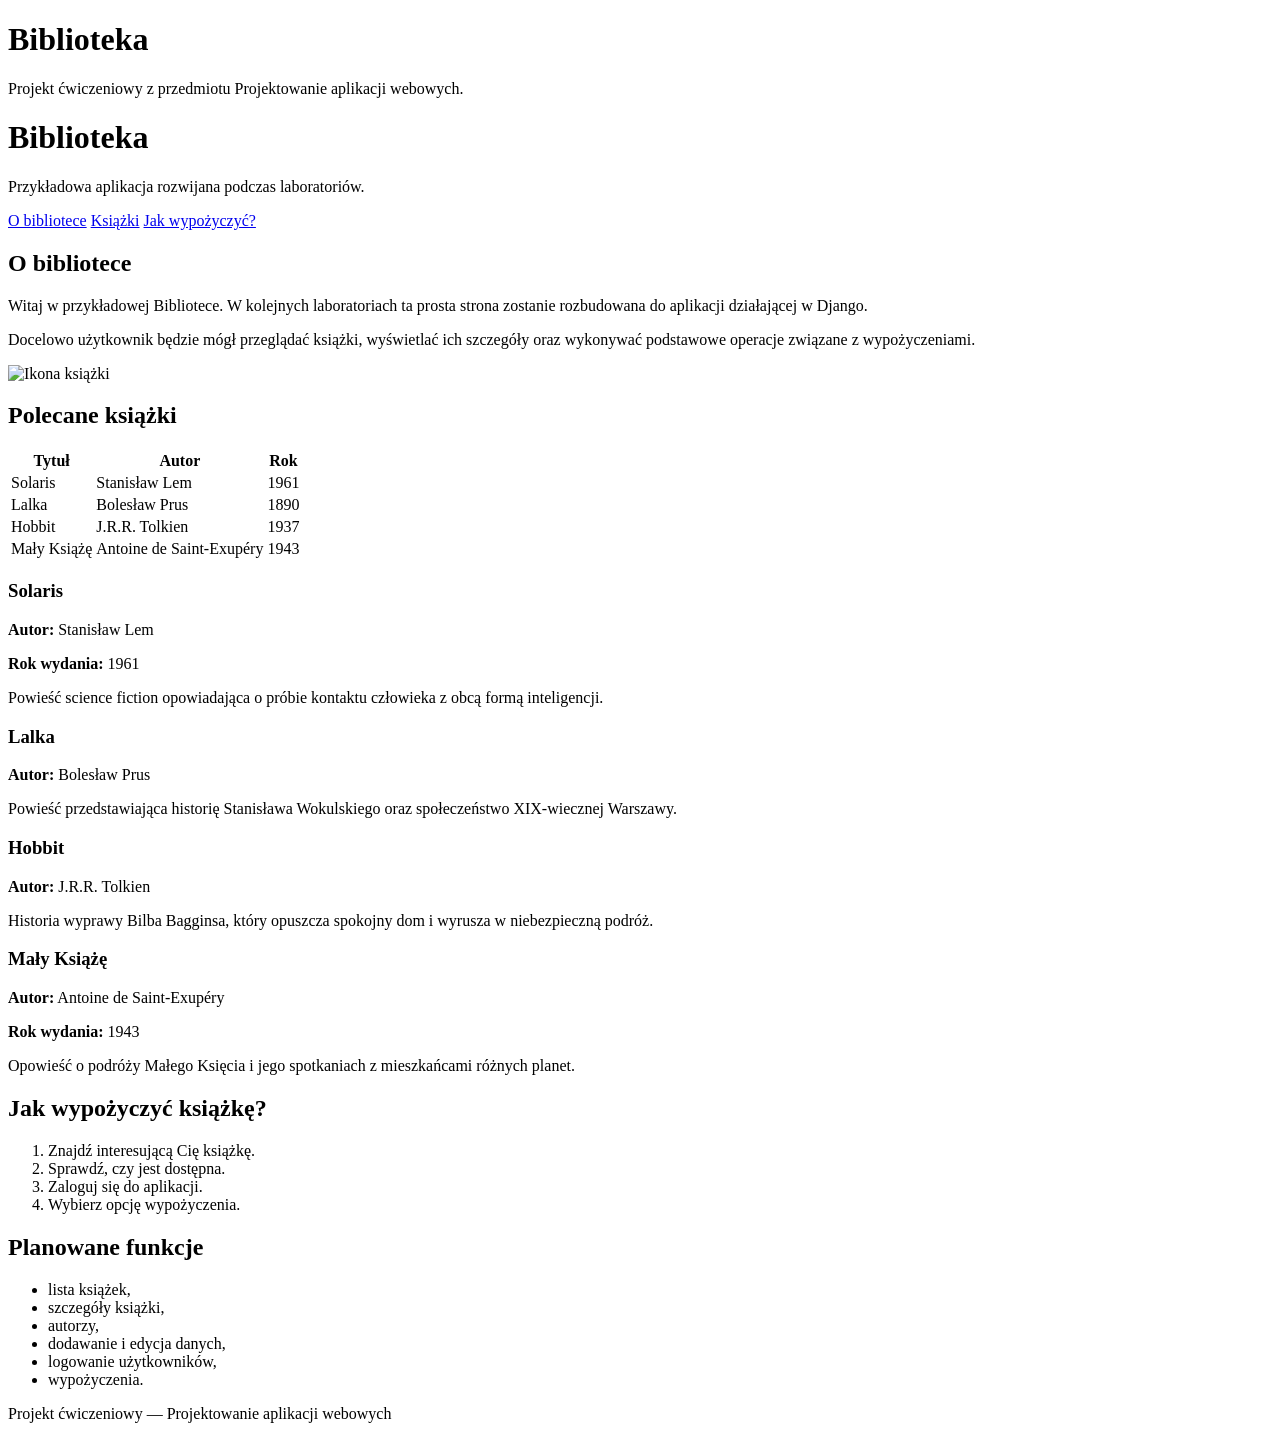
==== frontend/index.html @ 69d74787 "Dodano index.html" ====
<!DOCTYPE html>
<html lang="pl">
<head>
    <meta charset="UTF-8">
    <meta name="viewport" content="width=device-width, initial-scale=1.0">
    <title>Biblioteka</title>
</head>
<body>

    <h1>Biblioteka</h1>

    <p>
        Projekt ćwiczeniowy z przedmiotu Projektowanie aplikacji webowych.
    </p>

</body>
</html>
<!DOCTYPE html>
<html lang="pl">
<head>
    <meta charset="UTF-8">
    <meta name="viewport" content="width=device-width, initial-scale=1.0">
    <title>Biblioteka</title>
</head>
<body>

    <header>
        <h1>Biblioteka</h1>

        <p>
            Przykładowa aplikacja rozwijana podczas laboratoriów.
        </p>

        <nav>
            <a href="#about">O bibliotece</a>
            <a href="#books">Książki</a>
            <a href="#rules">Jak wypożyczyć?</a>
        </nav>
    </header>

    <main>

        <section id="about">
            <h2>O bibliotece</h2>

            <p>
                Witaj w przykładowej Bibliotece.
                W kolejnych laboratoriach ta prosta strona zostanie
                rozbudowana do aplikacji działającej w Django.
            </p>

            <p>
                Docelowo użytkownik będzie mógł przeglądać książki,
                wyświetlać ich szczegóły oraz wykonywać podstawowe
                operacje związane z wypożyczeniami.
            </p>

                            <img
                                src="https://marketplace.canva.com/FunsU/MAG8IWFunsU/1/tl/canva-ilustracja-z-otwart%C4%85-ksi%C4%85%C5%BCk%C4%85-w-formie-rysunku-liniowego-MAG8IWFunsU.png"
                                alt="Ikona książki"
                                width="120"
                
            >
        </section>

        <section id="books">
            <h2>Polecane książki</h2>

            <table>
                <thead>
                    <tr>
                        <th>Tytuł</th>
                        <th>Autor</th>
                        <th>Rok</th>
                    </tr>
                </thead>
                <tbody>
                    <tr>
                        <td>Solaris</td>
                        <td>Stanisław Lem</td>
                        <td>1961</td>
                    </tr>
                    <tr>
                        <td>Lalka</td>
                        <td>Bolesław Prus</td>
                        <td>1890</td>
                    </tr>
                    <tr>
                        <td>Hobbit</td>
                        <td>J.R.R. Tolkien</td>
                        <td>1937</td>
                    </tr>
                </tbody>
                <tr>
                        <td>Mały Książę</td>
                        <td>Antoine de Saint-Exupéry</td>
                        <td>1943</td>
                </tr>
            </table>

            <article>
                <h3>Solaris</h3>

                <div class="book-info">
                    <p>
                        <strong>Autor:</strong> Stanisław Lem
                    </p>

                    <p>
                        <strong>Rok wydania:</strong> 1961
                    </p>
                </div>

                <p>
                    Powieść science fiction opowiadająca o próbie
                    kontaktu człowieka z obcą formą inteligencji.
                </p>
            </article>

            <article>
                <h3>Lalka</h3>

                <p>
                    <strong>Autor:</strong> Bolesław Prus
                </p>

                <p>
                    Powieść przedstawiająca historię Stanisława
                    Wokulskiego oraz społeczeństwo XIX-wiecznej Warszawy.
                </p>
            </article>

            <article>
                <h3>Hobbit</h3>

                <p>
                    <strong>Autor:</strong> J.R.R. Tolkien
                </p>

                <p>
                    Historia wyprawy Bilba Bagginsa, który opuszcza
                    spokojny dom i wyrusza w niebezpieczną podróż.
                </p>
            </article>
            <article>
    <h3>Mały Książę</h3>

    <div class="book-info">
        <p>
            <strong>Autor:</strong> Antoine de Saint-Exupéry
        </p>

        <p>
            <strong>Rok wydania:</strong> 1943
        </p>
    </div>

    <p>
        Opowieść o podróży Małego Księcia i jego spotkaniach
        z mieszkańcami różnych planet.
    </p>
</article>
        </section>

        <section id="rules">
            <h2>Jak wypożyczyć książkę?</h2>

            <ol>
                <li>Znajdź interesującą Cię książkę.</li>
                <li>Sprawdź, czy jest dostępna.</li>
                <li>Zaloguj się do aplikacji.</li>
                <li>Wybierz opcję wypożyczenia.</li>
            </ol>
        </section>

        <section>
            <h2>Planowane funkcje</h2>

            <ul>
                <li>lista książek,</li>
                <li>szczegóły książki,</li>
                <li>autorzy,</li>
                <li>dodawanie i edycja danych,</li>
                <li>logowanie użytkowników,</li>
                <li>wypożyczenia.</li>
            </ul>
        </section>

    </main>

    <footer>
        <p>
            Projekt ćwiczeniowy — Projektowanie aplikacji webowych
        </p>
    </footer>

</body>
</html>
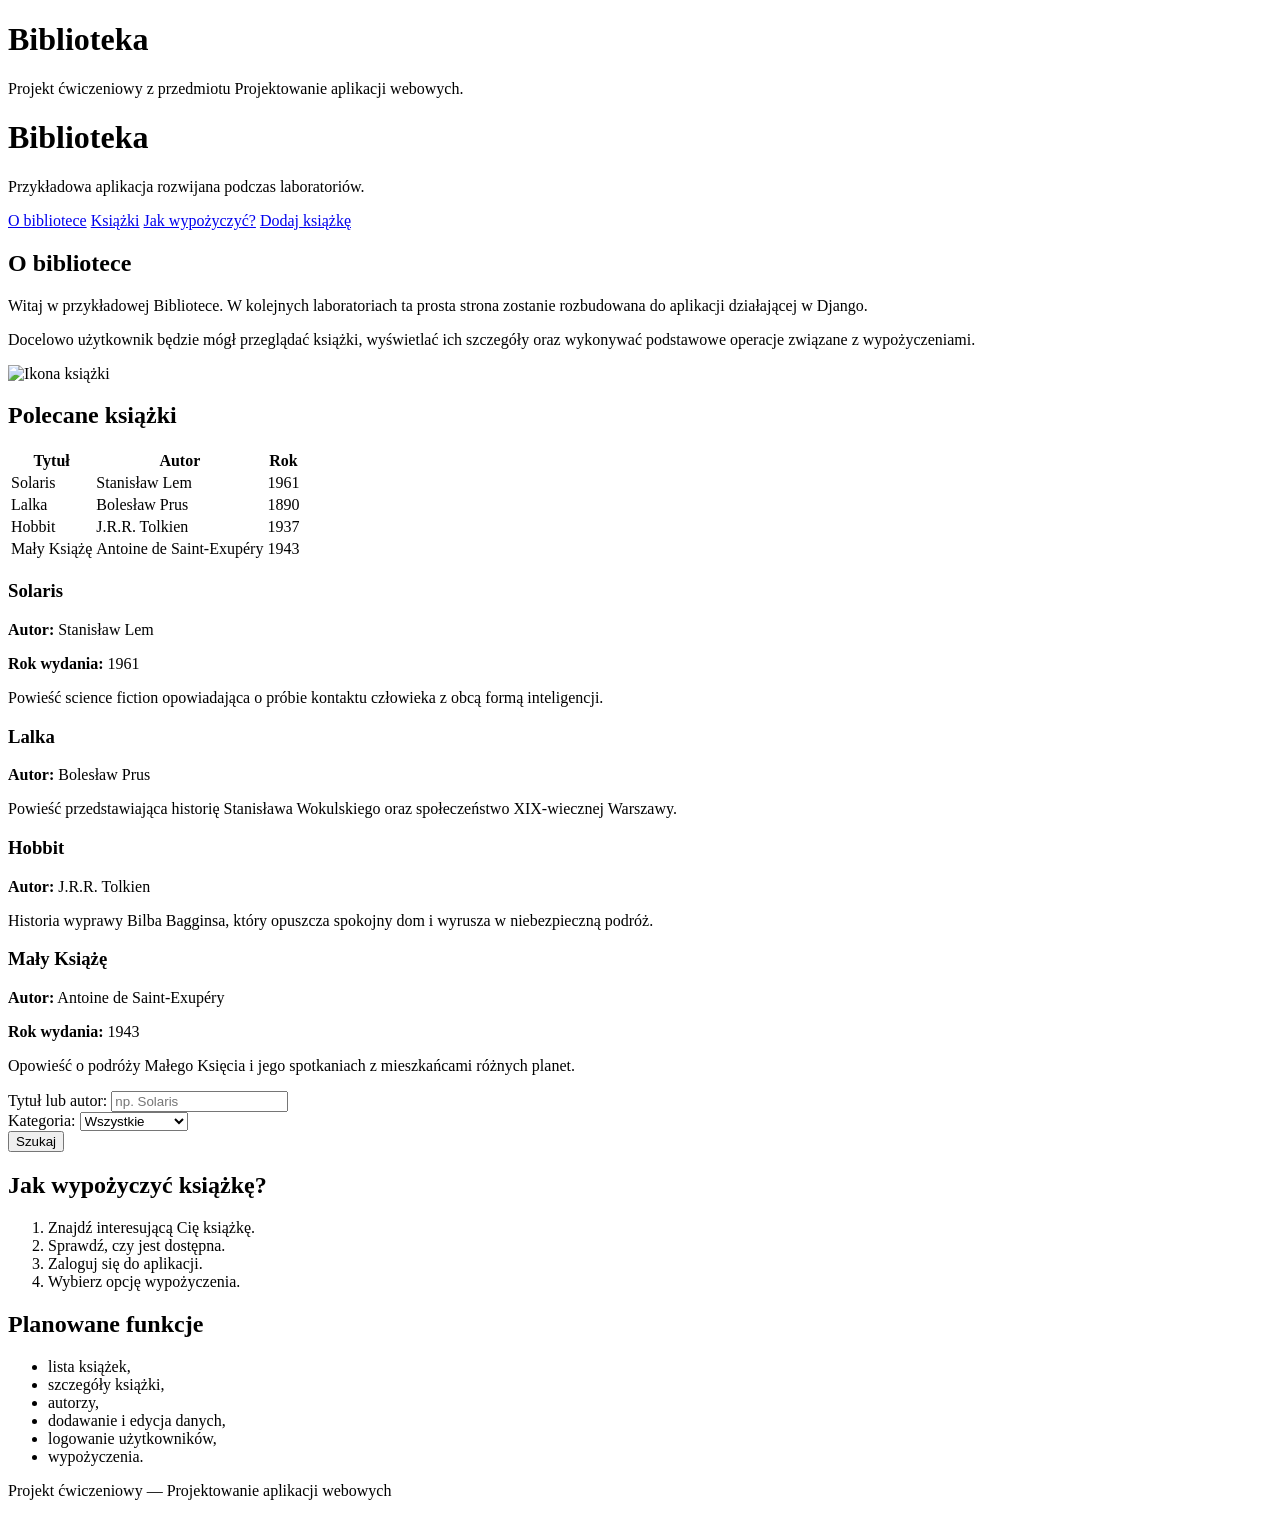
==== commit af8cf28b: "dodanie wyszukiwarki ksiazek" ====
--- a/frontend/index.html
+++ b/frontend/index.html
@@ -35,6 +35,9 @@
             <a href="#about">O bibliotece</a>
             <a href="#books">Książki</a>
             <a href="#rules">Jak wypożyczyć?</a>
+            <a href="add_book.html">
+                 Dodaj książkę
+            </a>
         </nav>
     </header>
 
@@ -160,7 +163,55 @@
         z mieszkańcami różnych planet.
     </p>
 </article>
-        </section>
+
+                             <form method="get">
+
+                                                            <div>
+                                                                <label for="query">
+                                                                    Tytuł lub autor:
+                                                                </label>
+
+                                                                <input
+                                                                    type="text"
+                                                                    id="query"
+                                                                    name="query"
+                                                                    placeholder="np. Solaris"
+                                                                >
+                                                            </div>
+
+                                                            <div>
+                                                                <label for="search-category">
+                                                                    Kategoria:
+                                                                </label>
+
+                                                                <select
+                                                                    id="search-category"
+                                                                    name="category"
+                                                                >
+                                                                    <option value="">
+                                                                        Wszystkie
+                                                                    </option>
+
+                                                                    <option value="fantasy">
+                                                                        Fantasy
+                                                                    </option>
+
+                                                                    <option value="science-fiction">
+                                                                        Science fiction
+                                                                    </option>
+
+                                                                    <option value="crime">
+                                                                        Kryminał
+                                                                    </option>
+                                                                </select>
+                                                            </div>
+
+                                                            <button type="submit">
+                                                                Szukaj
+                                                            </button>
+
+                                                        </form>
+                                                                </section>
 
         <section id="rules">
             <h2>Jak wypożyczyć książkę?</h2>
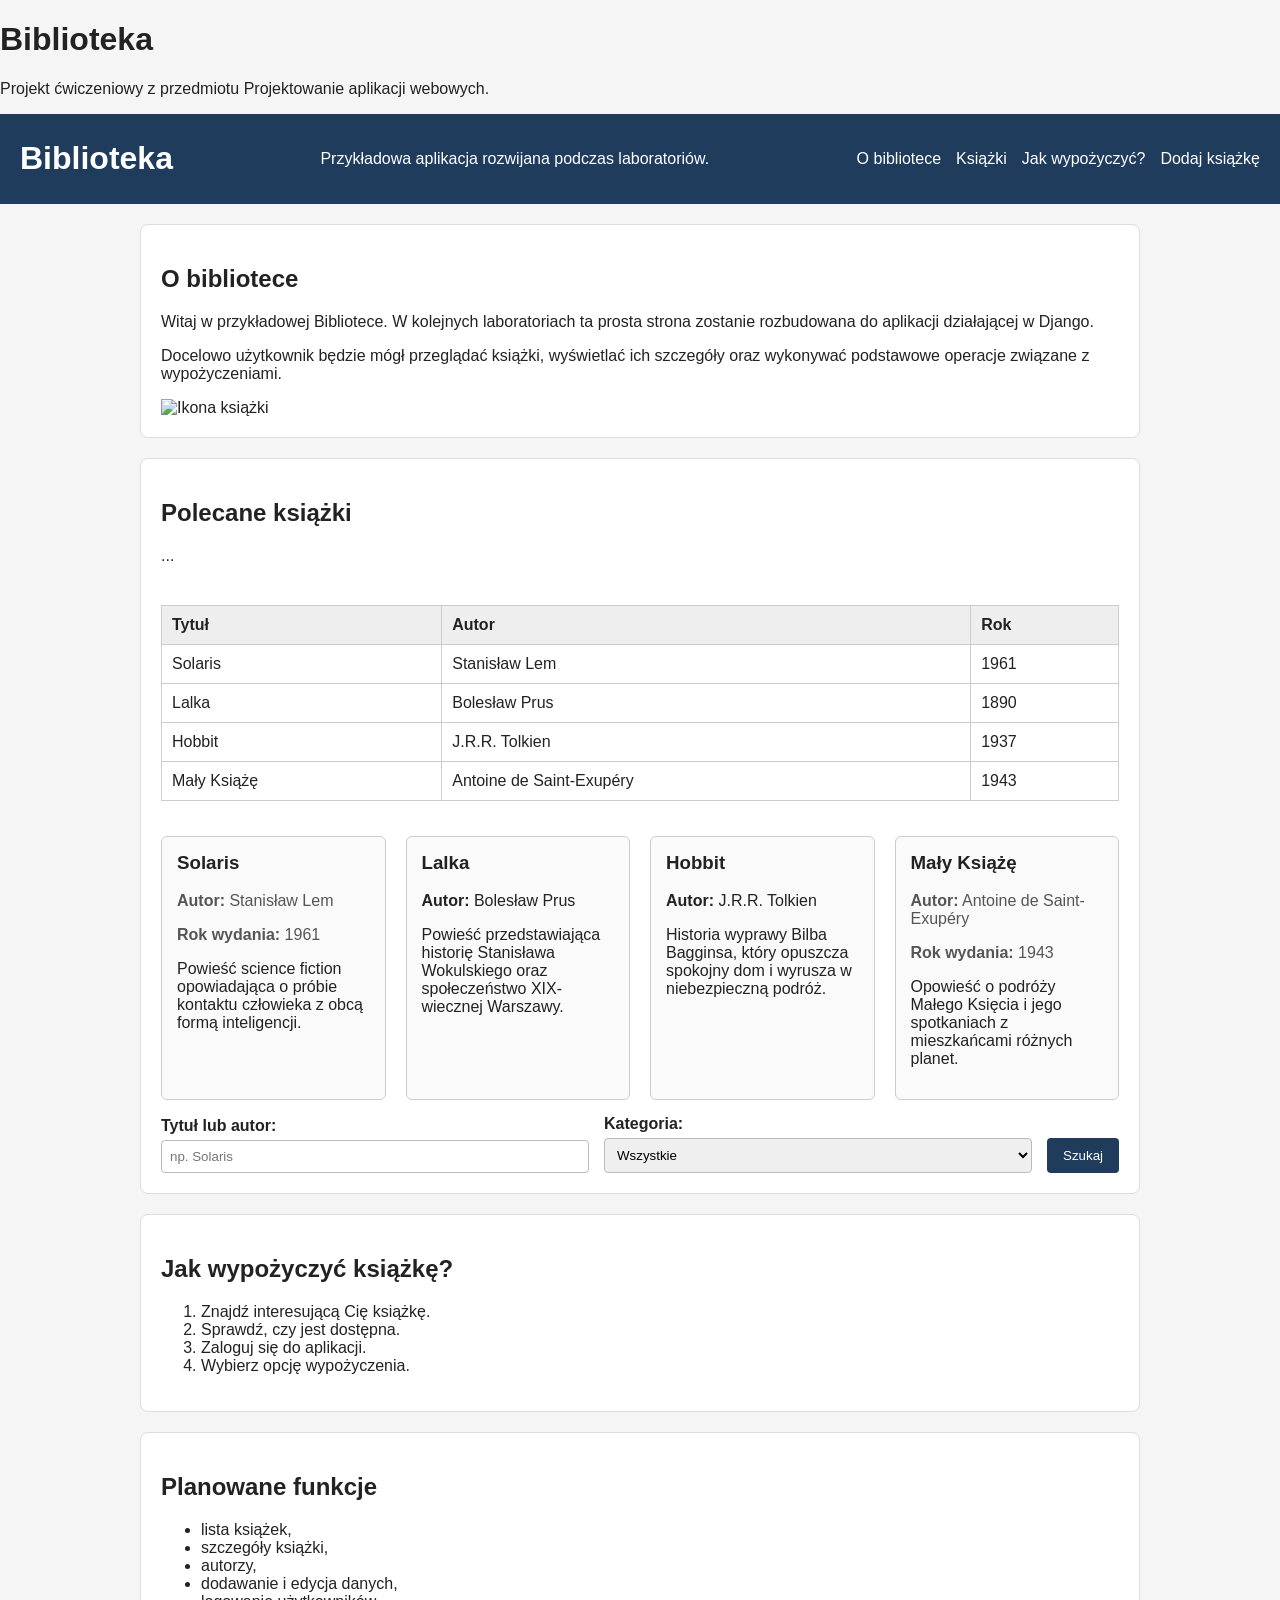
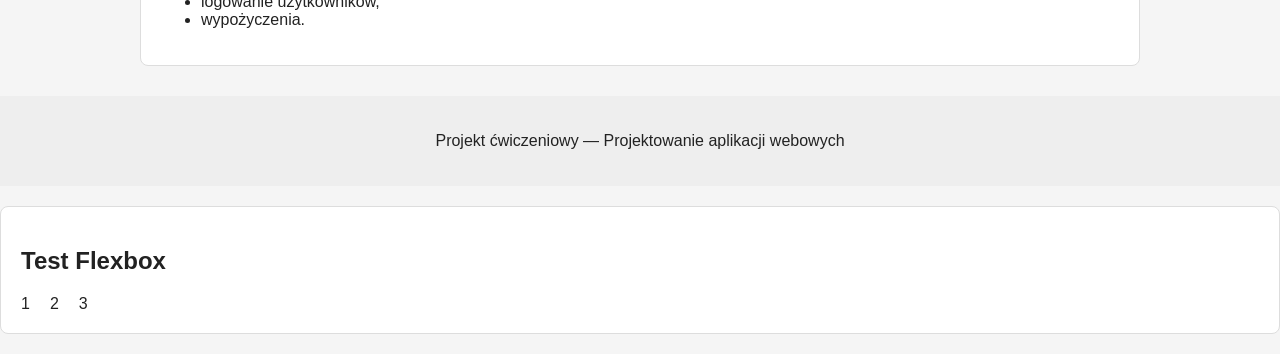
==== commit 987a6ae4: "Dodano arkusze stylów" ====
--- a/frontend/index.html
+++ b/frontend/index.html
@@ -4,6 +4,7 @@
     <meta charset="UTF-8">
     <meta name="viewport" content="width=device-width, initial-scale=1.0">
     <title>Biblioteka</title>
+    <link rel="stylesheet" href="css/styles.css">
 </head>
 <body>
 
@@ -68,7 +69,12 @@
 
         <section id="books">
             <h2>Polecane książki</h2>
-
+            
+<div class="table-container">
+
+    <table>
+        ...
+    </table>
             <table>
                 <thead>
                     <tr>
@@ -100,8 +106,11 @@
                         <td>1943</td>
                 </tr>
             </table>
-
-            <article>
+    </div>
+
+            <div class="book-list">
+
+            <article class="book-card">
                 <h3>Solaris</h3>
 
                 <div class="book-info">
@@ -120,7 +129,7 @@
                 </p>
             </article>
 
-            <article>
+            <article class="book-card">
                 <h3>Lalka</h3>
 
                 <p>
@@ -133,7 +142,7 @@
                 </p>
             </article>
 
-            <article>
+            <article class="book-card">
                 <h3>Hobbit</h3>
 
                 <p>
@@ -145,7 +154,7 @@
                     spokojny dom i wyrusza w niebezpieczną podróż.
                 </p>
             </article>
-            <article>
+            <article class="book-card">
     <h3>Mały Książę</h3>
 
     <div class="book-info">
@@ -163,8 +172,10 @@
         z mieszkańcami różnych planet.
     </p>
 </article>
-
-                             <form method="get">
+</div>
+
+                             <form class="search-form"
+     method="get">
 
                                                             <div>
                                                                 <label for="query">
@@ -247,4 +258,14 @@
 
 </body>
 </html>
-
+<section>
+    <h2>Test Flexbox</h2>
+
+    <div class="flex-test">
+        <div>1</div>
+        <div>2</div>
+        <div>3</div>
+    </div>
+</section>
+
+
--- a/frontend/css/styles.css
+++ b/frontend/css/styles.css
@@ -0,0 +1,234 @@
+body {
+    margin: 0;
+
+    background-color: #f5f5f5;
+    color: #222222;
+
+    font-family: Arial, Helvetica, sans-serif;
+}
+
+header {display: flex;
+
+    justify-content: space-between;
+    align-items: center;
+
+    gap: 20px;
+    background-color: #1f3c5c;
+    color: white;
+
+    padding: 20px;
+}
+
+header h1 {
+   margin: 0;
+}
+
+nav {
+    display: flex;
+
+    gap: 15px;
+}
+
+nav a {
+    color: white;
+    text-decoration: none;
+}
+
+nav a:hover {
+    text-decoration: underline;
+}
+
+main {
+    width: 90%;
+    max-width: 1000px;
+
+    margin: 0 auto;
+}
+
+section {
+    background-color: white;
+
+    margin: 20px 0;
+    padding: 20px;
+
+    border: 1px solid #dddddd;
+    border-radius: 8px;
+}
+
+.book-card {
+    border: 1px solid #cccccc;
+    border-radius: 6px;
+
+    padding: 15px;
+    margin: 15px 0;
+
+    background-color: #fafafa;
+}
+
+.book-card h3 {
+    margin-top: 0;
+}
+
+.book-info {
+    color: #555555;
+}
+
+img {
+    max-width: 100%;
+    height: auto;
+}
+
+.library-image {
+    width: 300px;
+    border-radius: 8px;
+}
+
+table {
+    width: 100%;
+
+    border-collapse: collapse;
+
+    margin: 20px 0;
+}
+
+th,
+td {
+    border: 1px solid #cccccc;
+
+    padding: 10px;
+
+    text-align: left;
+}
+
+th {
+    background-color: #eeeeee;
+}
+
+form {
+    max-width: 600px;
+}
+
+form div {
+    margin-bottom: 15px;
+}
+
+label {
+    display: block;
+
+    margin-bottom: 5px;
+
+    font-weight: bold;
+}
+
+input[type="text"],
+input[type="email"],
+input[type="password"],
+input[type="number"],
+input[type="date"],
+select,
+textarea {
+    width: 100%;
+
+    padding: 8px;
+
+    border: 1px solid #bbbbbb;
+    border-radius: 4px;
+
+    box-sizing: border-box;
+}
+
+button {
+    background-color: #1f3c5c;
+    color: white;
+
+    border: none;
+    border-radius: 4px;
+
+    padding: 10px 16px;
+
+    cursor: pointer;
+}
+
+button:hover {
+    background-color: #315c87;
+}
+
+footer {
+    margin-top: 30px;
+    padding: 20px;
+
+    text-align: center;
+
+    background-color: #eeeeee;
+}
+.flex-test {
+    display: flex;
+}
+.flex-test {
+    display: flex;
+    gap: 20px;
+}
+.book-list {
+    display: flex;
+
+    gap: 20px;
+}
+.book-card {
+    flex: 1 1 250px;
+}
+.search-form {
+    display: flex;
+
+    gap: 15px;
+
+    align-items: end;
+
+    max-width: none;
+}
+.search-form div {
+    flex: 1;
+    margin-bottom: 0;
+}
+.search-form button {
+    flex: 0 0 auto;
+}
+@media (max-width: 700px) {
+
+    header {
+        flex-direction: column;
+        align-items: flex-start;
+    }
+
+}
+@media (max-width: 700px) {
+
+    header {
+        flex-direction: column;
+        align-items: flex-start;
+    }
+
+    nav {
+        flex-direction: column;
+    }
+
+}
+@media (max-width: 700px) {
+
+    header {
+        flex-direction: column;
+        align-items: flex-start;
+    }
+
+    nav {
+        flex-direction: column;
+    }
+
+    .search-form {
+        flex-direction: column;
+        align-items: stretch;
+    }
+
+}
+.table-container {
+    overflow-x: auto;
+}
